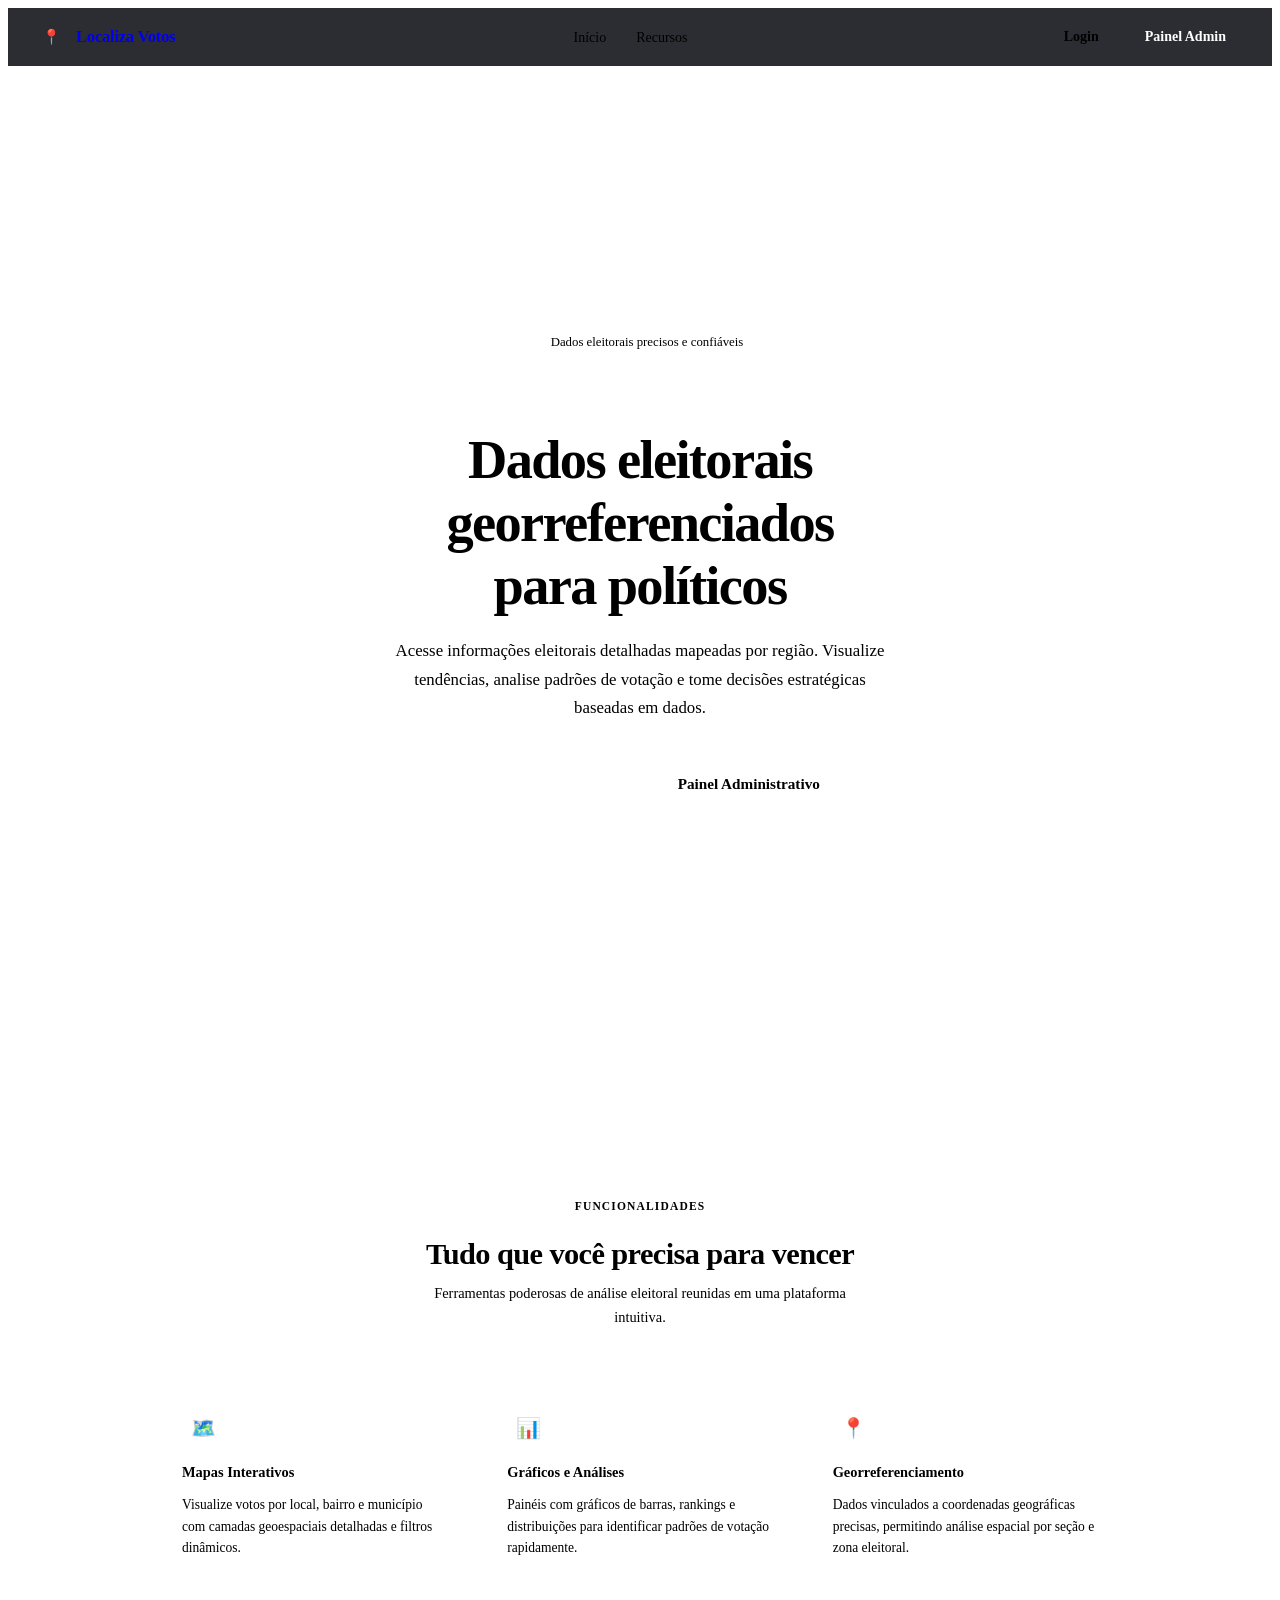
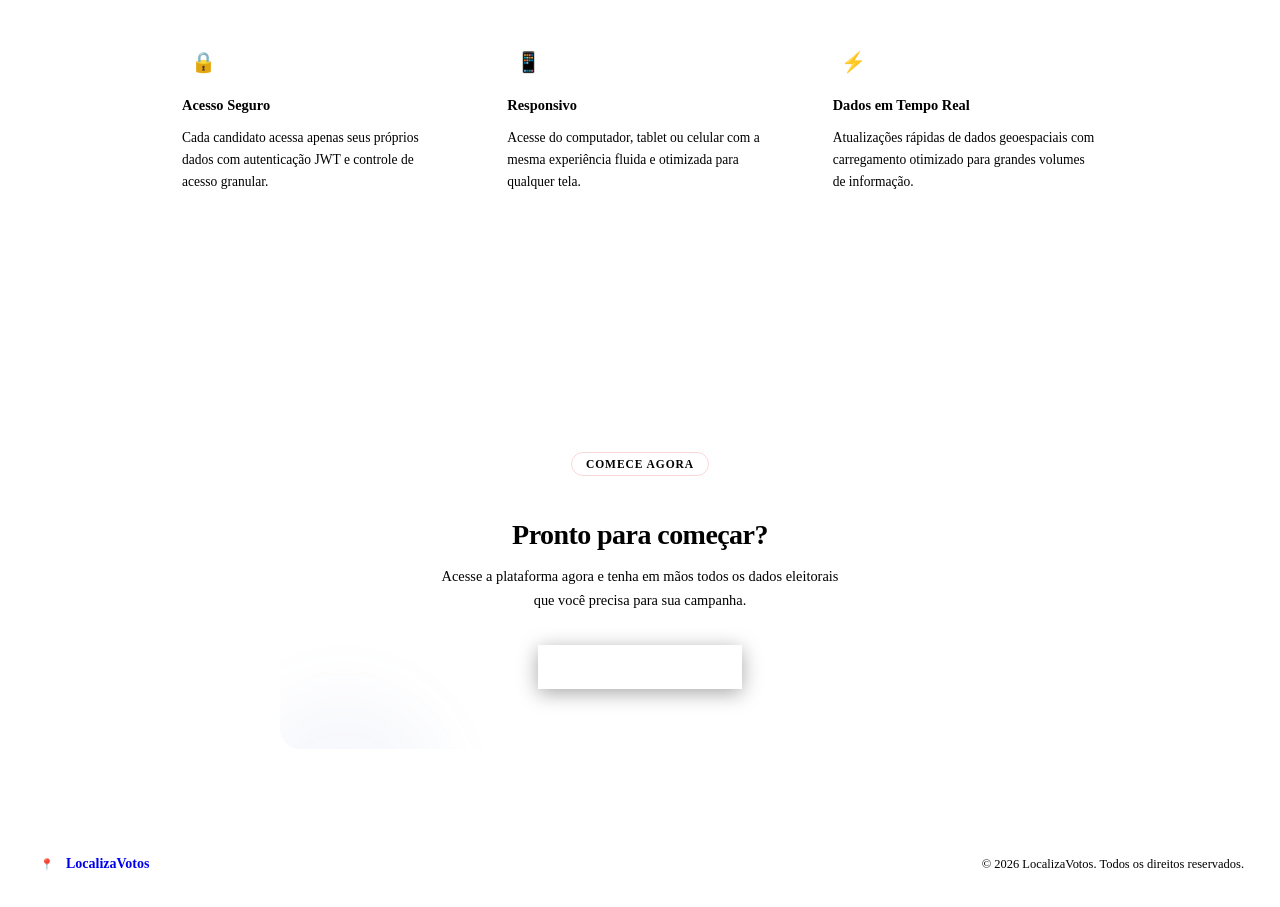
==== app/frontend/index.html @ 24e65533 "feat: landing page, painel admin e melhorias de autenticacao Made-with: Cursor" ====
<!DOCTYPE html>
<html lang="pt-BR">
<head>
  <meta charset="UTF-8">
  <meta name="viewport" content="width=device-width, initial-scale=1.0">
  <title>LocalizaVotos &mdash; Dados Eleitorais Georreferenciados</title>
  <meta name="description" content="Acesse informações eleitorais detalhadas mapeadas por região. Visualize tendências, analise padrões de votação e tome decisões estratégicas baseadas em dados.">
  <link rel="icon" href="data:image/svg+xml,<svg xmlns='http://www.w3.org/2000/svg' viewBox='0 0 100 100'><text y='.9em' font-size='90'>📍</text></svg>">
  <link rel="preconnect" href="https://fonts.googleapis.com">
  <link rel="preconnect" href="https://fonts.gstatic.com" crossorigin>
  <link href="https://fonts.googleapis.com/css2?family=Inter:wght@400;500;600;700;800&display=swap" rel="stylesheet">
  <link rel="stylesheet" href="/css/style.css">
  <style>
    html { scroll-behavior: smooth; }

    /* ── Navbar ──────────────────────────────────────────────── */
    .lp-navbar {
      position: sticky;
      top: 0;
      z-index: 100;
      background: rgba(14, 17, 23, 0.88);
      backdrop-filter: blur(14px);
      -webkit-backdrop-filter: blur(14px);
      border-bottom: 1px solid var(--border);
      padding: 0 28px;
      height: 58px;
      display: flex;
      align-items: center;
      justify-content: space-between;
      gap: 16px;
    }

    .lp-brand {
      display: flex;
      align-items: center;
      gap: 10px;
      flex-shrink: 0;
      text-decoration: none;
    }

    .lp-brand-icon {
      width: 30px;
      height: 30px;
      background: var(--accent);
      border-radius: 7px;
      display: flex;
      align-items: center;
      justify-content: center;
      font-size: 15px;
      flex-shrink: 0;
    }

    .lp-brand-text {
      font-size: 1.05rem;
      font-weight: 700;
      color: var(--text);
      letter-spacing: -0.02em;
    }

    .lp-nav-links {
      display: flex;
      align-items: center;
      gap: 2px;
      list-style: none;
    }

    .lp-nav-links a {
      font-size: 0.875rem;
      font-weight: 500;
      color: var(--text-muted);
      padding: 6px 14px;
      border-radius: 7px;
      text-decoration: none;
      transition: color var(--transition), background var(--transition);
    }

    .lp-nav-links a:hover,
    .lp-nav-links a.active {
      color: var(--text);
      background: var(--surface-2);
    }

    .lp-nav-actions {
      display: flex;
      align-items: center;
      gap: 10px;
      flex-shrink: 0;
    }

    .lp-btn {
      display: inline-flex;
      align-items: center;
      justify-content: center;
      gap: 7px;
      border-radius: var(--radius-sm);
      padding: 8px 18px;
      font-size: 0.875rem;
      font-weight: 600;
      font-family: var(--font);
      cursor: pointer;
      transition: all var(--transition);
      white-space: nowrap;
      text-decoration: none;
      border: none;
    }

    .lp-btn-ghost {
      background: transparent;
      color: var(--text-muted);
      border: 1px solid var(--border);
    }
    .lp-btn-ghost:hover { color: var(--text); border-color: var(--border-light); background: var(--surface-2); }

    .lp-btn-primary {
      background: var(--accent);
      color: #fff;
    }
    .lp-btn-primary:hover { background: var(--accent-hover); }

    .lp-btn-outline {
      background: var(--surface-2);
      color: var(--text);
      border: 1px solid var(--border);
    }
    .lp-btn-outline:hover { border-color: var(--border-light); background: var(--surface-3); }

    /* ── Hero ────────────────────────────────────────────────── */
    .lp-hero {
      min-height: calc(100vh - 58px);
      display: flex;
      align-items: center;
      justify-content: center;
      text-align: center;
      padding: 80px 24px 120px;
      background:
        radial-gradient(ellipse 70% 45% at 50% -5%, rgba(230, 57, 70, 0.09) 0%, transparent 65%),
        radial-gradient(ellipse 50% 35% at 85% 95%, rgba(100, 110, 200, 0.06) 0%, transparent 60%),
        var(--bg);
    }

    .lp-hero-inner {
      max-width: 700px;
    }

    .lp-badge {
      display: inline-flex;
      align-items: center;
      gap: 8px;
      background: var(--surface);
      border: 1px solid var(--border);
      border-radius: 99px;
      padding: 6px 16px;
      font-size: 0.8rem;
      font-weight: 500;
      color: var(--text-muted);
      margin-bottom: 28px;
      box-shadow: var(--shadow-sm);
    }

    .lp-badge-dot {
      width: 6px;
      height: 6px;
      border-radius: 50%;
      background: var(--accent);
      flex-shrink: 0;
    }

    .lp-hero-title {
      font-size: clamp(2.2rem, 5vw, 3.4rem);
      font-weight: 800;
      color: var(--text);
      line-height: 1.15;
      letter-spacing: -0.03em;
      margin-bottom: 20px;
    }

    .lp-hero-title em {
      font-style: normal;
      color: var(--accent);
    }

    .lp-hero-subtitle {
      font-size: 1.05rem;
      color: var(--text-muted);
      line-height: 1.7;
      max-width: 500px;
      margin: 0 auto 40px;
    }

    .lp-hero-actions {
      display: flex;
      align-items: center;
      justify-content: center;
      gap: 12px;
      flex-wrap: wrap;
    }

    .lp-hero-actions .lp-btn {
      padding: 12px 28px;
      font-size: 0.95rem;
    }

    /* ── Features ────────────────────────────────────────────── */
    .lp-features {
      padding: 80px 24px;
      background: var(--surface);
      border-top: 1px solid var(--border);
    }

    .lp-section-inner {
      max-width: 960px;
      margin: 0 auto;
    }

    .lp-section-label {
      font-size: 0.72rem;
      font-weight: 600;
      letter-spacing: 0.1em;
      text-transform: uppercase;
      color: var(--accent);
      text-align: center;
      margin-bottom: 10px;
    }

    .lp-section-title {
      font-size: clamp(1.4rem, 3vw, 1.9rem);
      font-weight: 700;
      color: var(--text);
      letter-spacing: -0.02em;
      text-align: center;
      margin-bottom: 10px;
    }

    .lp-section-subtitle {
      font-size: 0.9rem;
      color: var(--text-muted);
      text-align: center;
      max-width: 440px;
      margin: 0 auto 52px;
      line-height: 1.65;
    }

    .lp-grid {
      display: grid;
      grid-template-columns: repeat(3, 1fr);
      gap: 16px;
    }

    .lp-card {
      background: var(--bg);
      border: 1px solid var(--border);
      border-radius: var(--radius);
      padding: 26px 22px;
      transition: border-color var(--transition), transform var(--transition), box-shadow var(--transition);
    }

    .lp-card:hover {
      border-color: var(--border-light);
      transform: translateY(-2px);
      box-shadow: var(--shadow);
    }

    .lp-card-icon {
      width: 42px;
      height: 42px;
      background: var(--accent-muted);
      border-radius: var(--radius-sm);
      display: flex;
      align-items: center;
      justify-content: center;
      font-size: 20px;
      margin-bottom: 14px;
    }

    .lp-card-title {
      font-size: 0.9rem;
      font-weight: 600;
      color: var(--text);
      margin-bottom: 7px;
    }

    .lp-card-desc {
      font-size: 0.845rem;
      color: var(--text-muted);
      line-height: 1.6;
    }

    /* ── CTA ─────────────────────────────────────────────────── */
    .lp-cta-section {
      padding: 80px 24px;
      background: var(--bg);
      border-top: 1px solid var(--border);
      text-align: center;
    }

    .lp-cta-card {
      background: var(--surface);
      border: 1px solid var(--border);
      border-radius: 20px;
      padding: 60px 40px;
      max-width: 640px;
      margin: 0 auto;
      position: relative;
      overflow: hidden;
    }

    .lp-cta-card::before {
      content: '';
      position: absolute;
      top: -50%;
      right: -10%;
      width: 280px;
      height: 280px;
      background: var(--accent-muted);
      border-radius: 50%;
      pointer-events: none;
      filter: blur(40px);
    }

    .lp-cta-card::after {
      content: '';
      position: absolute;
      bottom: -40%;
      left: -5%;
      width: 200px;
      height: 200px;
      background: rgba(100, 110, 200, 0.05);
      border-radius: 50%;
      pointer-events: none;
      filter: blur(30px);
    }

    .lp-cta-badge {
      display: inline-block;
      background: var(--accent-muted);
      color: var(--accent);
      font-size: 0.72rem;
      font-weight: 700;
      letter-spacing: 0.08em;
      text-transform: uppercase;
      padding: 5px 14px;
      border-radius: 99px;
      margin-bottom: 20px;
      border: 1px solid rgba(230, 57, 70, 0.2);
    }

    .lp-cta-title {
      font-size: clamp(1.3rem, 3vw, 1.75rem);
      font-weight: 700;
      color: var(--text);
      letter-spacing: -0.02em;
      margin-bottom: 12px;
      position: relative;
    }

    .lp-cta-desc {
      font-size: 0.9rem;
      color: var(--text-muted);
      margin-bottom: 32px;
      line-height: 1.65;
      max-width: 400px;
      margin-left: auto;
      margin-right: auto;
      position: relative;
    }

    .lp-cta-btn {
      display: inline-flex;
      align-items: center;
      gap: 8px;
      background: var(--accent);
      color: #fff;
      font-weight: 700;
      font-size: 0.95rem;
      padding: 13px 32px;
      border-radius: var(--radius-sm);
      border: none;
      cursor: pointer;
      font-family: var(--font);
      text-decoration: none;
      transition: background var(--transition), transform var(--transition), box-shadow var(--transition);
      box-shadow: 0 4px 20px rgba(0,0,0,.35);
      position: relative;
    }

    .lp-cta-btn:hover {
      background: var(--accent-hover);
      transform: translateY(-1px);
      box-shadow: 0 6px 28px rgba(0,0,0,.4);
    }

    /* ── Footer ──────────────────────────────────────────────── */
    .lp-footer {
      background: var(--surface);
      border-top: 1px solid var(--border);
      padding: 24px 28px;
      display: flex;
      align-items: center;
      justify-content: space-between;
      gap: 16px;
      flex-wrap: wrap;
    }

    .lp-footer-brand {
      display: flex;
      align-items: center;
      gap: 8px;
      text-decoration: none;
    }

    .lp-footer-icon {
      width: 22px;
      height: 22px;
      background: var(--accent);
      border-radius: 5px;
      display: flex;
      align-items: center;
      justify-content: center;
      font-size: 11px;
    }

    .lp-footer-name {
      font-size: 0.875rem;
      font-weight: 700;
      color: var(--text);
    }

    .lp-footer-copy {
      font-size: 0.78rem;
      color: var(--text-dim);
    }

    /* ── Responsividade ──────────────────────────────────────── */
    @media (max-width: 768px) {
      .lp-grid { grid-template-columns: 1fr; }
      .lp-nav-links { display: none; }
      .lp-hero { padding: 60px 20px 80px; }
      .lp-cta-card { padding: 40px 24px; }
      .lp-footer { flex-direction: column; text-align: center; }
    }

    @media (max-width: 480px) {
      .lp-nav-actions .lp-btn-ghost { display: none; }
      .lp-hero-actions { flex-direction: column; align-items: stretch; }
      .lp-hero-actions .lp-btn { justify-content: center; }
    }
  </style>
</head>
<body>

  <!-- ── Navbar ──────────────────────────────────────────────────────── -->
  <nav class="lp-navbar">
    <a href="/" class="lp-brand">
      <div class="lp-brand-icon">📍</div>
      <span class="lp-brand-text">Localiza Votos</span>
    </a>

    <ul class="lp-nav-links">
      <li><a href="/" class="active">Início</a></li>
      <li><a href="#recursos">Recursos</a></li>
    </ul>

    <div class="lp-nav-actions">
      <a href="/login.html" class="lp-btn lp-btn-ghost">Login</a>
      <a href="/admin.html" class="lp-btn lp-btn-primary" id="painelBtn">Painel Admin</a>
    </div>
  </nav>

  <!-- ── Hero ────────────────────────────────────────────────────────── -->
  <section class="lp-hero">
    <div class="lp-hero-inner">
      <div class="lp-badge">
        <span class="lp-badge-dot"></span>
        Dados eleitorais precisos e confiáveis
      </div>

      <h1 class="lp-hero-title">
        Dados eleitorais<br>
        <em>georreferenciados</em><br>
        para políticos
      </h1>

      <p class="lp-hero-subtitle">
        Acesse informações eleitorais detalhadas mapeadas por região.
        Visualize tendências, analise padrões de votação e tome decisões
        estratégicas baseadas em dados.
      </p>

      <div class="lp-hero-actions">
        <a href="/login.html" class="lp-btn lp-btn-primary" id="heroMainBtn">
          Acessar Plataforma
          <svg width="15" height="15" viewBox="0 0 24 24" fill="none" stroke="currentColor" stroke-width="2.5" stroke-linecap="round" stroke-linejoin="round"><path d="M5 12h14M12 5l7 7-7 7"/></svg>
        </a>
        <a href="/admin.html" class="lp-btn lp-btn-outline">
          Painel Administrativo
        </a>
      </div>
    </div>
  </section>

  <!-- ── Recursos ─────────────────────────────────────────────────────── -->
  <section class="lp-features" id="recursos">
    <div class="lp-section-inner">
      <p class="lp-section-label">Funcionalidades</p>
      <h2 class="lp-section-title">Tudo que você precisa para vencer</h2>
      <p class="lp-section-subtitle">
        Ferramentas poderosas de análise eleitoral reunidas em uma plataforma intuitiva.
      </p>

      <div class="lp-grid">
        <div class="lp-card">
          <div class="lp-card-icon">🗺️</div>
          <h3 class="lp-card-title">Mapas Interativos</h3>
          <p class="lp-card-desc">Visualize votos por local, bairro e município com camadas geoespaciais detalhadas e filtros dinâmicos.</p>
        </div>

        <div class="lp-card">
          <div class="lp-card-icon">📊</div>
          <h3 class="lp-card-title">Gráficos e Análises</h3>
          <p class="lp-card-desc">Painéis com gráficos de barras, rankings e distribuições para identificar padrões de votação rapidamente.</p>
        </div>

        <div class="lp-card">
          <div class="lp-card-icon">📍</div>
          <h3 class="lp-card-title">Georreferenciamento</h3>
          <p class="lp-card-desc">Dados vinculados a coordenadas geográficas precisas, permitindo análise espacial por seção e zona eleitoral.</p>
        </div>

        <div class="lp-card">
          <div class="lp-card-icon">🔒</div>
          <h3 class="lp-card-title">Acesso Seguro</h3>
          <p class="lp-card-desc">Cada candidato acessa apenas seus próprios dados com autenticação JWT e controle de acesso granular.</p>
        </div>

        <div class="lp-card">
          <div class="lp-card-icon">📱</div>
          <h3 class="lp-card-title">Responsivo</h3>
          <p class="lp-card-desc">Acesse do computador, tablet ou celular com a mesma experiência fluida e otimizada para qualquer tela.</p>
        </div>

        <div class="lp-card">
          <div class="lp-card-icon">⚡</div>
          <h3 class="lp-card-title">Dados em Tempo Real</h3>
          <p class="lp-card-desc">Atualizações rápidas de dados geoespaciais com carregamento otimizado para grandes volumes de informação.</p>
        </div>
      </div>
    </div>
  </section>

  <!-- ── CTA ────────────────────────────────────────────────────────── -->
  <section class="lp-cta-section">
    <div class="lp-cta-card">
      <span class="lp-cta-badge">Comece agora</span>
      <h2 class="lp-cta-title">Pronto para começar?</h2>
      <p class="lp-cta-desc">
        Acesse a plataforma agora e tenha em mãos todos os dados eleitorais
        que você precisa para sua campanha.
      </p>
      <a href="/login.html" class="lp-cta-btn" id="ctaBtn">
        Entrar no sistema
        <svg width="15" height="15" viewBox="0 0 24 24" fill="none" stroke="currentColor" stroke-width="2.5" stroke-linecap="round" stroke-linejoin="round"><path d="M5 12h14M12 5l7 7-7 7"/></svg>
      </a>
    </div>
  </section>

  <!-- ── Footer ────────────────────────────────────────────────────── -->
  <footer class="lp-footer">
    <a href="/" class="lp-footer-brand">
      <div class="lp-footer-icon">📍</div>
      <span class="lp-footer-name">LocalizaVotos</span>
    </a>
    <span class="lp-footer-copy">© 2026 LocalizaVotos. Todos os direitos reservados.</span>
  </footer>

  <script src="/js/theme.js"></script>
  <script>
    (function () {
      const token = localStorage.getItem('lv_token');
      const role  = localStorage.getItem('lv_role');
      if (token) {
        const dest = role === 'admin' ? '/admin.html' : '/dashboard.html';
        const label = 'Ir para o Painel';
        const heroBtn   = document.getElementById('heroMainBtn');
        const painelBtn = document.getElementById('painelBtn');
        const ctaBtn    = document.getElementById('ctaBtn');
        if (heroBtn)   { heroBtn.textContent   = label; heroBtn.href   = dest; }
        if (painelBtn) { painelBtn.textContent = label; painelBtn.href = dest; }
        if (ctaBtn)    { ctaBtn.textContent    = label; ctaBtn.href    = dest; }
      }
    })();
  </script>

</body>
</html>
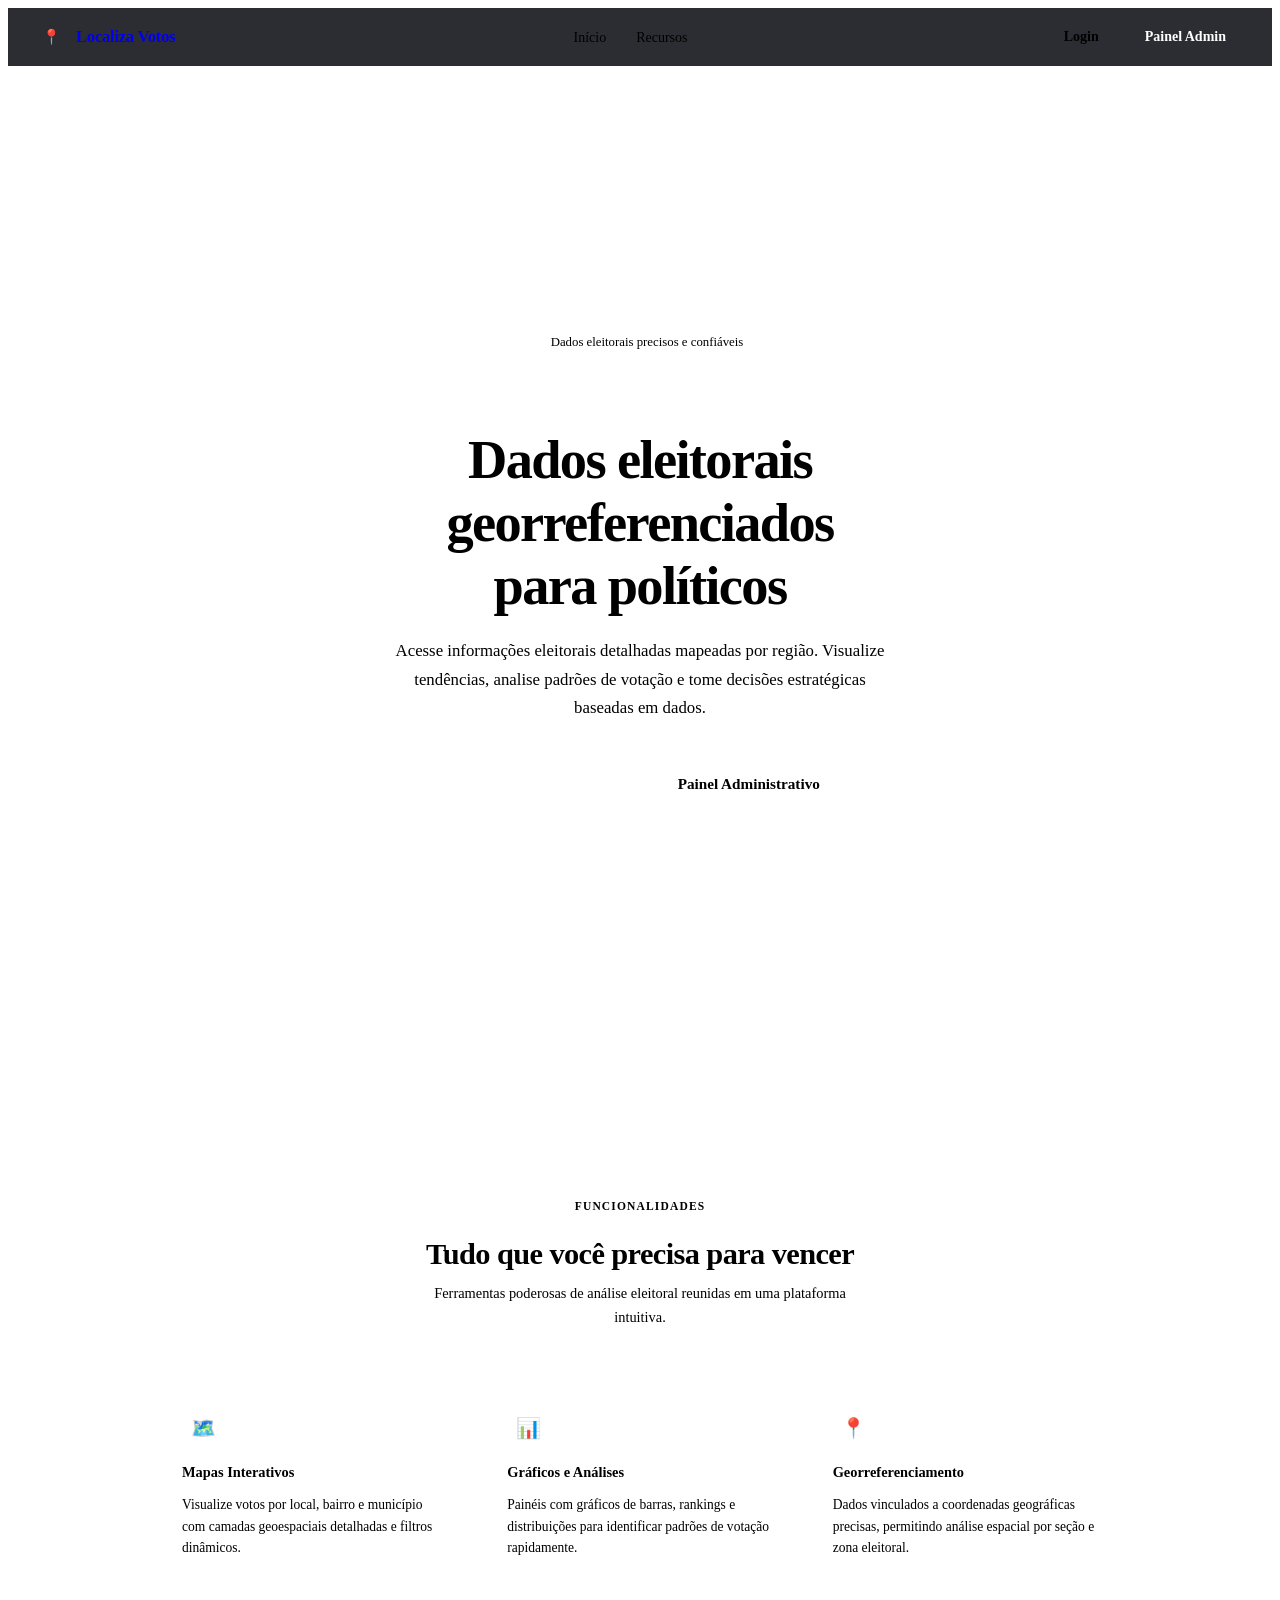
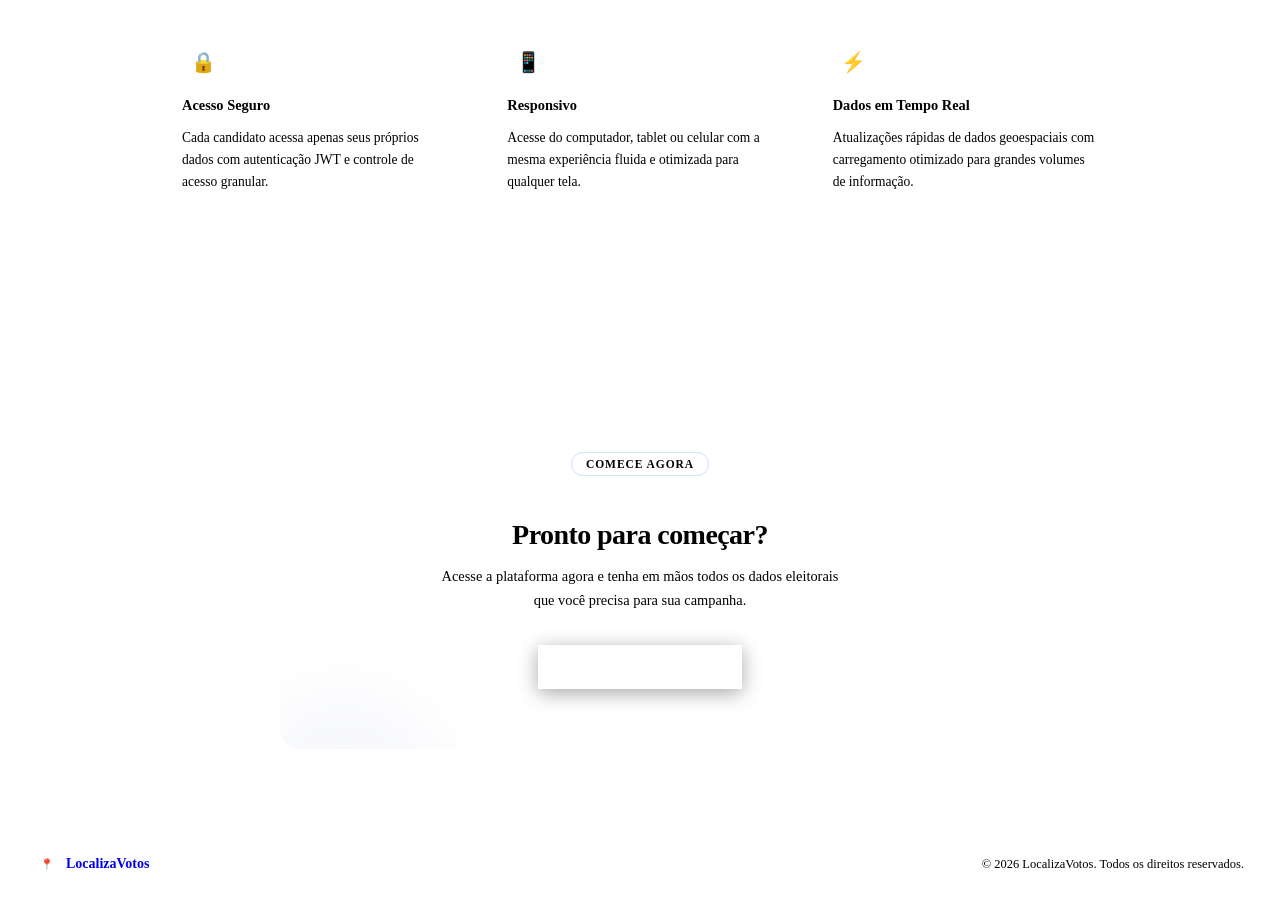
==== commit 5c4cd4bd: "Tema azul por padrao; ajustes frontend, Streamlit e backend" ====
--- a/app/frontend/index.html
+++ b/app/frontend/index.html
@@ -133,7 +133,7 @@
       text-align: center;
       padding: 80px 24px 120px;
       background:
-        radial-gradient(ellipse 70% 45% at 50% -5%, rgba(230, 57, 70, 0.09) 0%, transparent 65%),
+        radial-gradient(ellipse 70% 45% at 50% -5%, rgba(59, 130, 246, 0.1) 0%, transparent 65%),
         radial-gradient(ellipse 50% 35% at 85% 95%, rgba(100, 110, 200, 0.06) 0%, transparent 60%),
         var(--bg);
     }
@@ -341,7 +341,7 @@
       padding: 5px 14px;
       border-radius: 99px;
       margin-bottom: 20px;
-      border: 1px solid rgba(230, 57, 70, 0.2);
+      border: 1px solid rgba(59, 130, 246, 0.25);
     }
 
     .lp-cta-title {
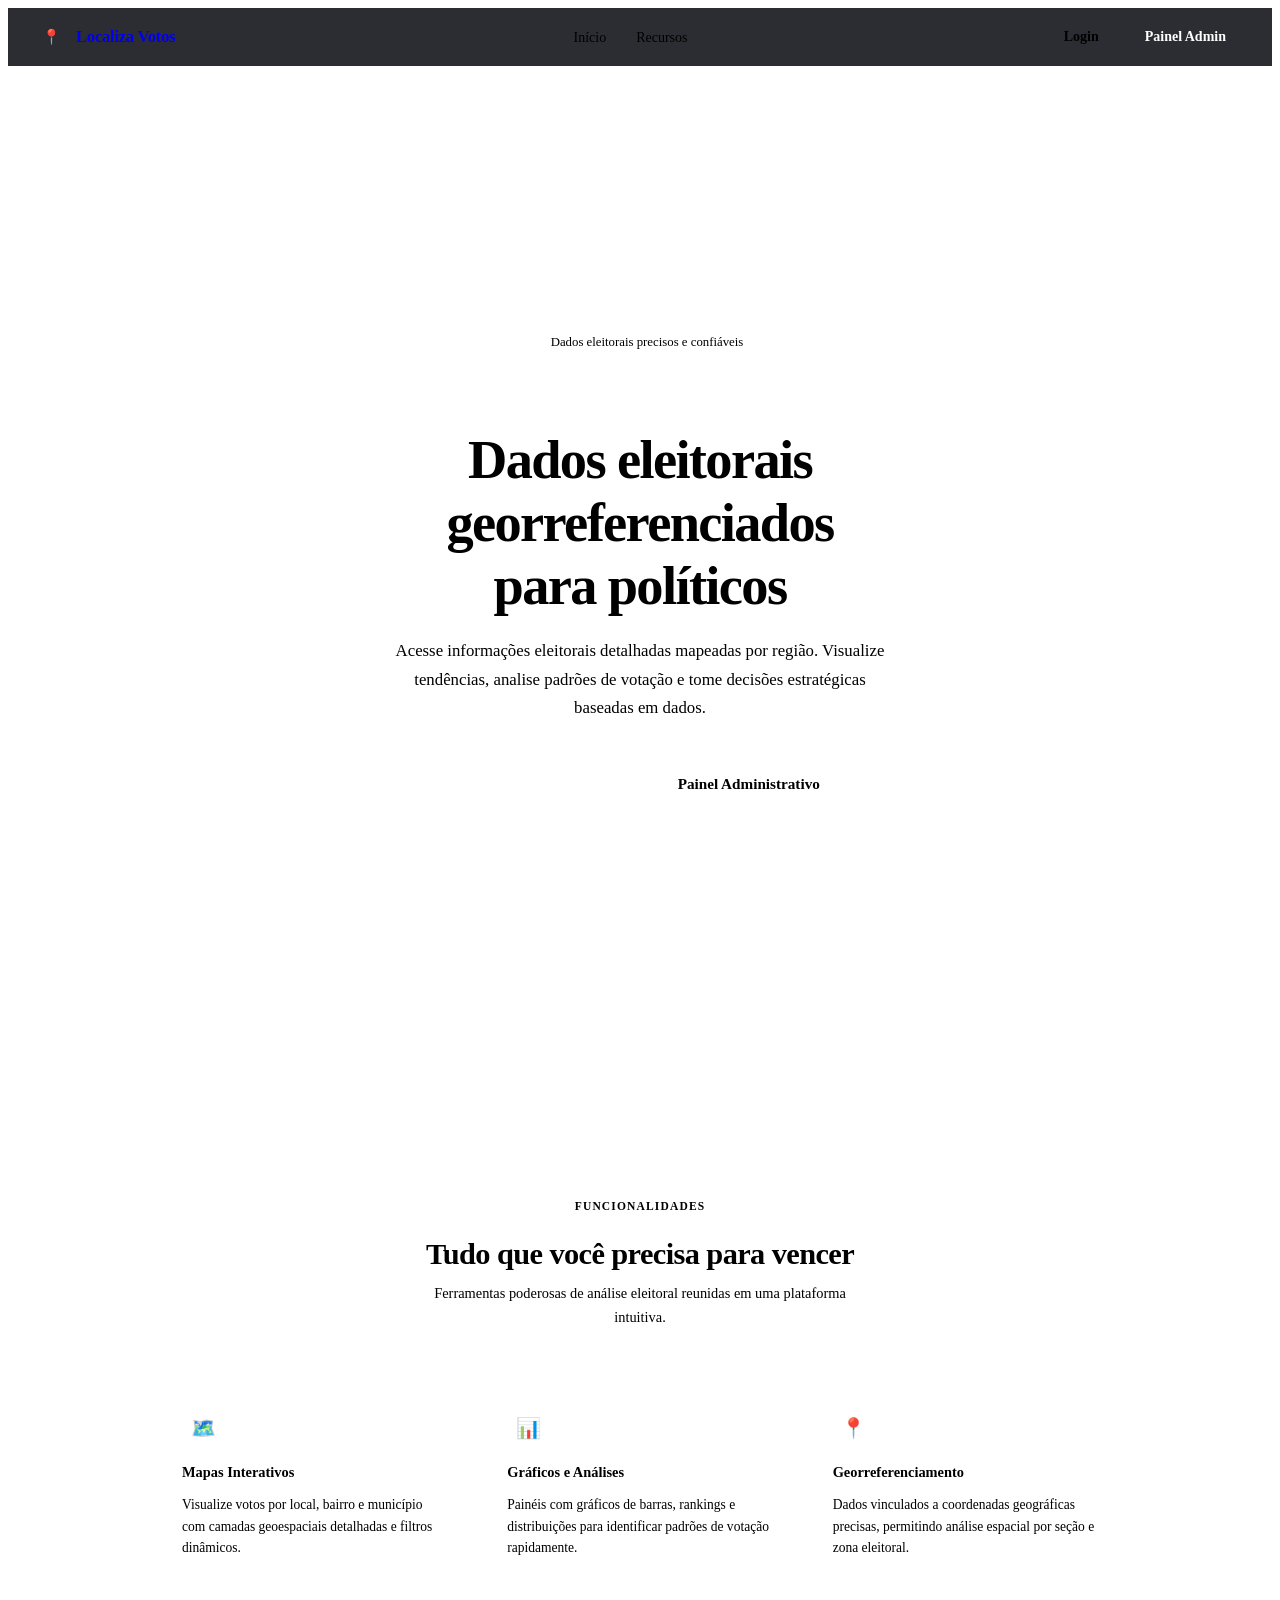
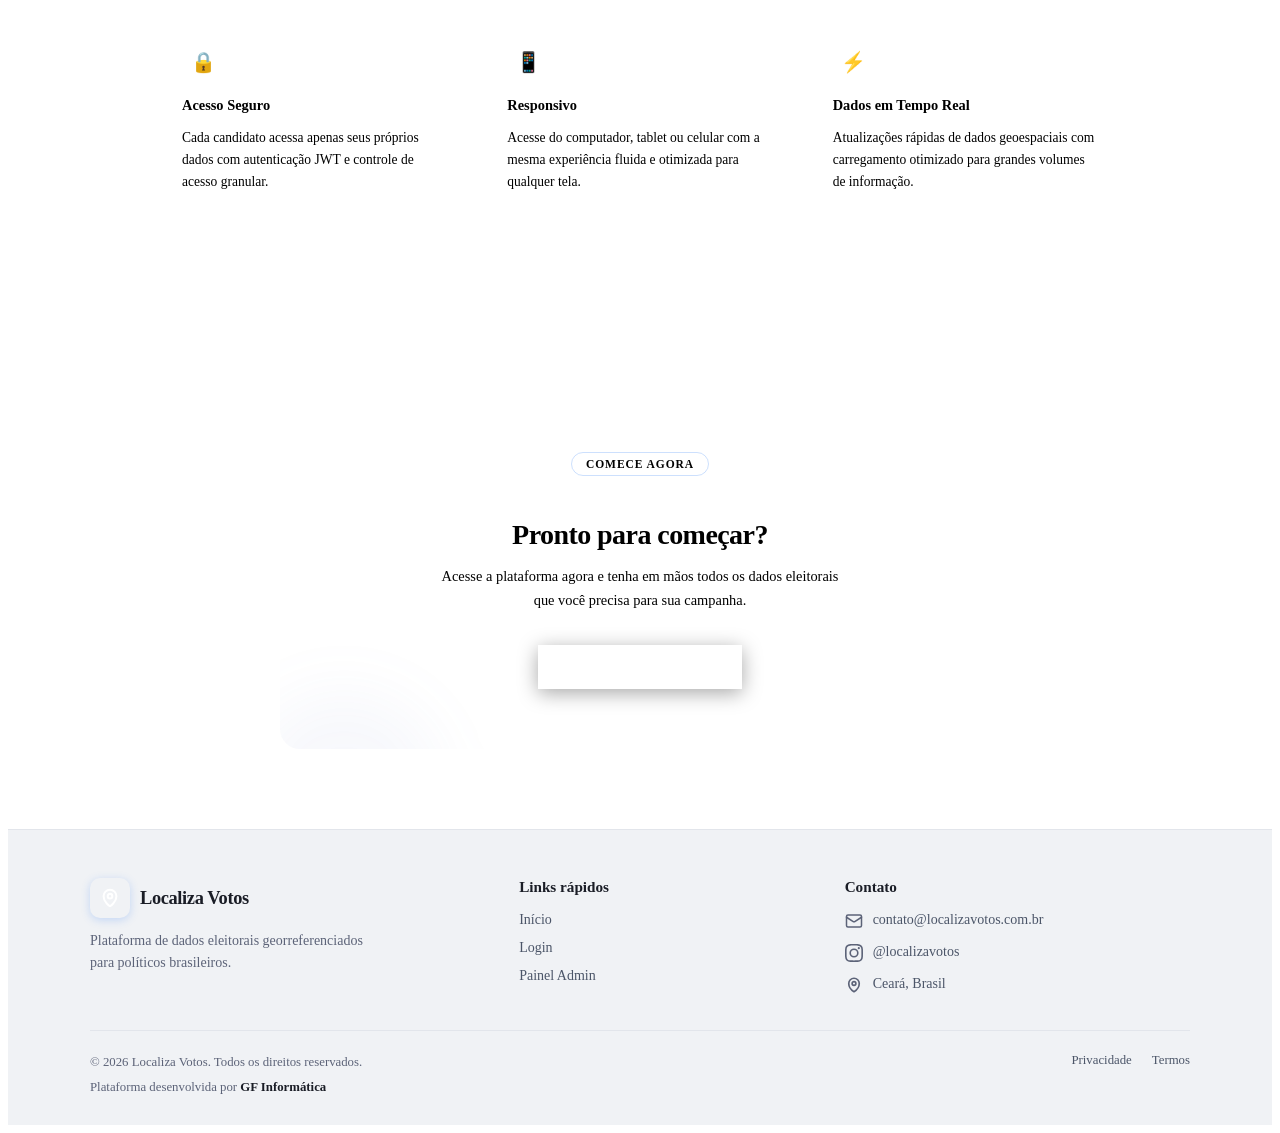
==== commit 79e1d319: "Landing: rodape em tres colunas, tema claro e credito GF Informatica" ====
--- a/app/frontend/index.html
+++ b/app/frontend/index.html
@@ -389,45 +389,180 @@
       box-shadow: 0 6px 28px rgba(0,0,0,.4);
     }
 
-    /* ── Footer ──────────────────────────────────────────────── */
+    /* ── Footer (tema claro, layout em colunas) ───────────────── */
     .lp-footer {
-      background: var(--surface);
-      border-top: 1px solid var(--border);
-      padding: 24px 28px;
-      display: flex;
-      align-items: center;
-      justify-content: space-between;
-      gap: 16px;
-      flex-wrap: wrap;
-    }
-
-    .lp-footer-brand {
-      display: flex;
-      align-items: center;
-      gap: 8px;
-      text-decoration: none;
-    }
-
-    .lp-footer-icon {
+      --lp-ft-bg: #f0f2f5;
+      --lp-ft-border: #e2e5eb;
+      --lp-ft-text: #1a1d26;
+      --lp-ft-muted: #5c6378;
+      --lp-ft-link: #4b5568;
+      background: var(--lp-ft-bg);
+      border-top: 1px solid var(--lp-ft-border);
+      color: var(--lp-ft-text);
+      padding: 48px 28px 0;
+      font-family: var(--font);
+    }
+
+    .lp-footer-inner {
+      max-width: 1100px;
+      margin: 0 auto;
+    }
+
+    .lp-footer-grid {
+      display: grid;
+      grid-template-columns: 1.15fr 0.85fr 1fr;
+      gap: 40px 32px;
+      padding-bottom: 36px;
+    }
+
+    .lp-footer-brand-row {
+      display: inline-flex;
+      align-items: center;
+      gap: 10px;
+      text-decoration: none;
+      margin-bottom: 12px;
+    }
+
+    .lp-footer-logo-box {
+      width: 40px;
+      height: 40px;
+      background: var(--accent);
+      border-radius: 10px;
+      display: flex;
+      align-items: center;
+      justify-content: center;
+      flex-shrink: 0;
+      box-shadow: 0 2px 8px rgba(59, 130, 246, 0.25);
+    }
+
+    .lp-footer-logo-box svg {
       width: 22px;
       height: 22px;
-      background: var(--accent);
-      border-radius: 5px;
-      display: flex;
-      align-items: center;
-      justify-content: center;
-      font-size: 11px;
-    }
-
-    .lp-footer-name {
+      color: #fff;
+    }
+
+    .lp-footer-title {
+      font-size: 1.15rem;
+      font-weight: 800;
+      color: var(--lp-ft-text);
+      letter-spacing: -0.02em;
+    }
+
+    .lp-footer-tagline {
       font-size: 0.875rem;
+      line-height: 1.55;
+      color: var(--lp-ft-muted);
+      max-width: 300px;
+      margin: 0;
+    }
+
+    .lp-footer-heading {
+      font-size: 0.95rem;
       font-weight: 700;
-      color: var(--text);
-    }
-
-    .lp-footer-copy {
-      font-size: 0.78rem;
-      color: var(--text-dim);
+      color: var(--lp-ft-text);
+      margin: 0 0 14px;
+    }
+
+    .lp-footer-links {
+      list-style: none;
+      margin: 0;
+      padding: 0;
+      display: flex;
+      flex-direction: column;
+      gap: 10px;
+    }
+
+    .lp-footer-links a {
+      color: var(--lp-ft-link);
+      font-size: 0.875rem;
+      font-weight: 500;
+      text-decoration: none;
+      transition: color 0.15s ease;
+    }
+
+    .lp-footer-links a:hover {
+      color: var(--accent);
+      text-decoration: none;
+    }
+
+    .lp-footer-contact {
+      list-style: none;
+      margin: 0;
+      padding: 0;
+      display: flex;
+      flex-direction: column;
+      gap: 12px;
+    }
+
+    .lp-footer-contact li {
+      display: flex;
+      align-items: flex-start;
+      gap: 10px;
+      font-size: 0.875rem;
+      color: var(--lp-ft-link);
+      line-height: 1.4;
+    }
+
+    .lp-footer-contact a {
+      color: var(--lp-ft-link);
+      text-decoration: none;
+    }
+
+    .lp-footer-contact a:hover {
+      color: var(--accent);
+    }
+
+    .lp-footer-contact-icon {
+      flex-shrink: 0;
+      width: 18px;
+      height: 18px;
+      margin-top: 2px;
+      color: var(--lp-ft-muted);
+    }
+
+    .lp-footer-bar {
+      display: flex;
+      align-items: flex-start;
+      justify-content: space-between;
+      gap: 24px;
+      flex-wrap: wrap;
+      padding: 22px 0 28px;
+      border-top: 1px solid var(--lp-ft-border);
+    }
+
+    .lp-footer-bar-left {
+      display: flex;
+      flex-direction: column;
+      gap: 6px;
+    }
+
+    .lp-footer-bar-left p {
+      margin: 0;
+      font-size: 0.8rem;
+      color: var(--lp-ft-muted);
+      line-height: 1.5;
+    }
+
+    .lp-footer-bar-left strong {
+      color: var(--lp-ft-text);
+      font-weight: 700;
+    }
+
+    .lp-footer-bar-right {
+      display: flex;
+      align-items: center;
+      gap: 20px;
+    }
+
+    .lp-footer-bar-right a {
+      font-size: 0.8rem;
+      font-weight: 500;
+      color: var(--lp-ft-link);
+      text-decoration: none;
+    }
+
+    .lp-footer-bar-right a:hover {
+      color: var(--accent);
     }
 
     /* ── Responsividade ──────────────────────────────────────── */
@@ -436,7 +571,15 @@
       .lp-nav-links { display: none; }
       .lp-hero { padding: 60px 20px 80px; }
       .lp-cta-card { padding: 40px 24px; }
-      .lp-footer { flex-direction: column; text-align: center; }
+      .lp-footer-grid {
+        grid-template-columns: 1fr;
+        text-align: left;
+      }
+      .lp-footer-tagline { max-width: none; }
+      .lp-footer-bar {
+        flex-direction: column;
+        align-items: flex-start;
+      }
     }
 
     @media (max-width: 480px) {
@@ -565,11 +708,54 @@
 
   <!-- ── Footer ────────────────────────────────────────────────────── -->
   <footer class="lp-footer">
-    <a href="/" class="lp-footer-brand">
-      <div class="lp-footer-icon">📍</div>
-      <span class="lp-footer-name">LocalizaVotos</span>
-    </a>
-    <span class="lp-footer-copy">© 2026 LocalizaVotos. Todos os direitos reservados.</span>
+    <div class="lp-footer-inner">
+      <div class="lp-footer-grid">
+        <div class="lp-footer-col">
+          <a href="/" class="lp-footer-brand-row">
+            <div class="lp-footer-logo-box" aria-hidden="true">
+              <svg viewBox="0 0 24 24" fill="none" stroke="currentColor" stroke-width="2.2" stroke-linecap="round" stroke-linejoin="round"><path d="M12 21s-7-4.35-7-11a7 7 0 1 1 14 0c0 6.65-7 11-7 11z"/><circle cx="12" cy="10" r="2.5"/></svg>
+            </div>
+            <span class="lp-footer-title">Localiza Votos</span>
+          </a>
+          <p class="lp-footer-tagline">Plataforma de dados eleitorais georreferenciados para políticos brasileiros.</p>
+        </div>
+        <div class="lp-footer-col">
+          <h3 class="lp-footer-heading">Links rápidos</h3>
+          <ul class="lp-footer-links">
+            <li><a href="/">Início</a></li>
+            <li><a href="/login.html">Login</a></li>
+            <li><a href="/admin.html">Painel Admin</a></li>
+          </ul>
+        </div>
+        <div class="lp-footer-col">
+          <h3 class="lp-footer-heading">Contato</h3>
+          <ul class="lp-footer-contact">
+            <li>
+              <svg class="lp-footer-contact-icon" viewBox="0 0 24 24" fill="none" stroke="currentColor" stroke-width="2" stroke-linecap="round" stroke-linejoin="round" aria-hidden="true"><rect x="2" y="4" width="20" height="16" rx="2"/><path d="m22 7-8.97 5.7a1.94 1.94 0 0 1-2.06 0L2 7"/></svg>
+              <a href="mailto:contato@localizavotos.com.br">contato@localizavotos.com.br</a>
+            </li>
+            <li>
+              <svg class="lp-footer-contact-icon" viewBox="0 0 24 24" fill="currentColor" aria-hidden="true"><path d="M12 2.16c3.2 0 3.58.01 4.85.07 3.25.15 4.77 1.69 4.92 4.92.06 1.27.07 1.65.07 4.85s-.01 3.58-.07 4.85c-.15 3.23-1.66 4.77-4.92 4.92-1.27.06-1.64.07-4.85.07s-3.58-.01-4.85-.07c-3.26-.15-4.77-1.7-4.92-4.92-.06-1.27-.07-1.65-.07-4.85s.01-3.58.07-4.85c.15-3.23 1.67-4.77 4.92-4.92 1.27-.06 1.65-.07 4.85-.07zM12 0C8.74 0 8.33.01 7.05.07 2.7.27.27 2.69.07 7.05.01 8.33 0 8.74 0 12s.01 3.67.07 4.95c.2 4.36 2.62 6.78 6.98 6.98 1.28.06 1.69.07 4.95.07s3.67-.01 4.95-.07c4.35-.2 6.78-2.62 6.98-6.98.06-1.28.07-1.69.07-4.95s-.01-3.67-.07-4.95c-.2-4.35-2.63-6.78-6.98-6.98C15.67.01 15.26 0 12 0zm0 5.84a6.16 6.16 0 1 0 0 12.32 6.16 6.16 0 0 0 0-12.32zM12 16a4 4 0 1 1 0-8 4 4 0 0 1 0 8zm6.41-11.85a1.44 1.44 0 1 0 0 2.88 1.44 1.44 0 0 0 0-2.88z"/></svg>
+              <a href="https://instagram.com/localizavotos" target="_blank" rel="noopener noreferrer">@localizavotos</a>
+            </li>
+            <li>
+              <svg class="lp-footer-contact-icon" viewBox="0 0 24 24" fill="none" stroke="currentColor" stroke-width="2.2" stroke-linecap="round" stroke-linejoin="round" aria-hidden="true"><path d="M12 21s-7-4.35-7-11a7 7 0 1 1 14 0c0 6.65-7 11-7 11z"/><circle cx="12" cy="10" r="2.5"/></svg>
+              <span>Ceará, Brasil</span>
+            </li>
+          </ul>
+        </div>
+      </div>
+      <div class="lp-footer-bar">
+        <div class="lp-footer-bar-left">
+          <p>© 2026 Localiza Votos. Todos os direitos reservados.</p>
+          <p>Plataforma desenvolvida por <strong>GF Informática</strong></p>
+        </div>
+        <div class="lp-footer-bar-right">
+          <a href="#">Privacidade</a>
+          <a href="#">Termos</a>
+        </div>
+      </div>
+    </div>
   </footer>
 
   <script src="/js/theme.js"></script>
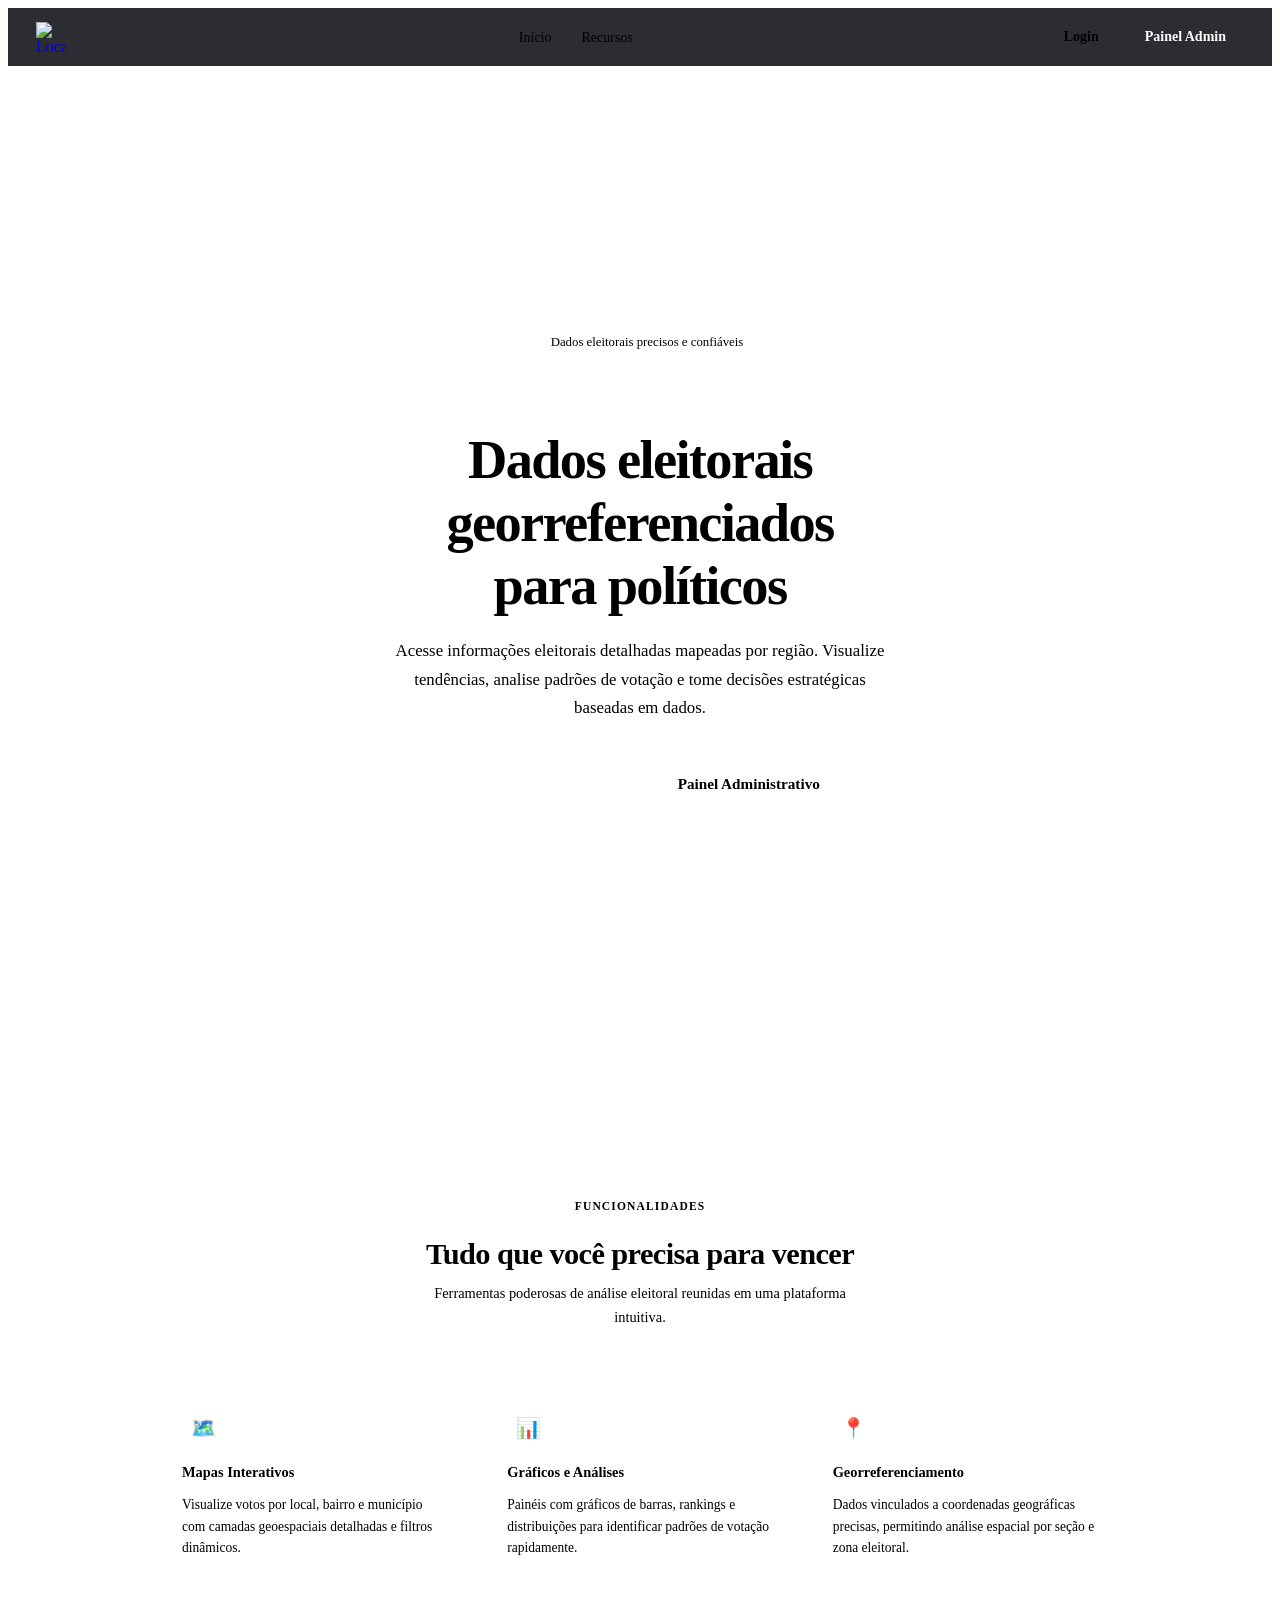
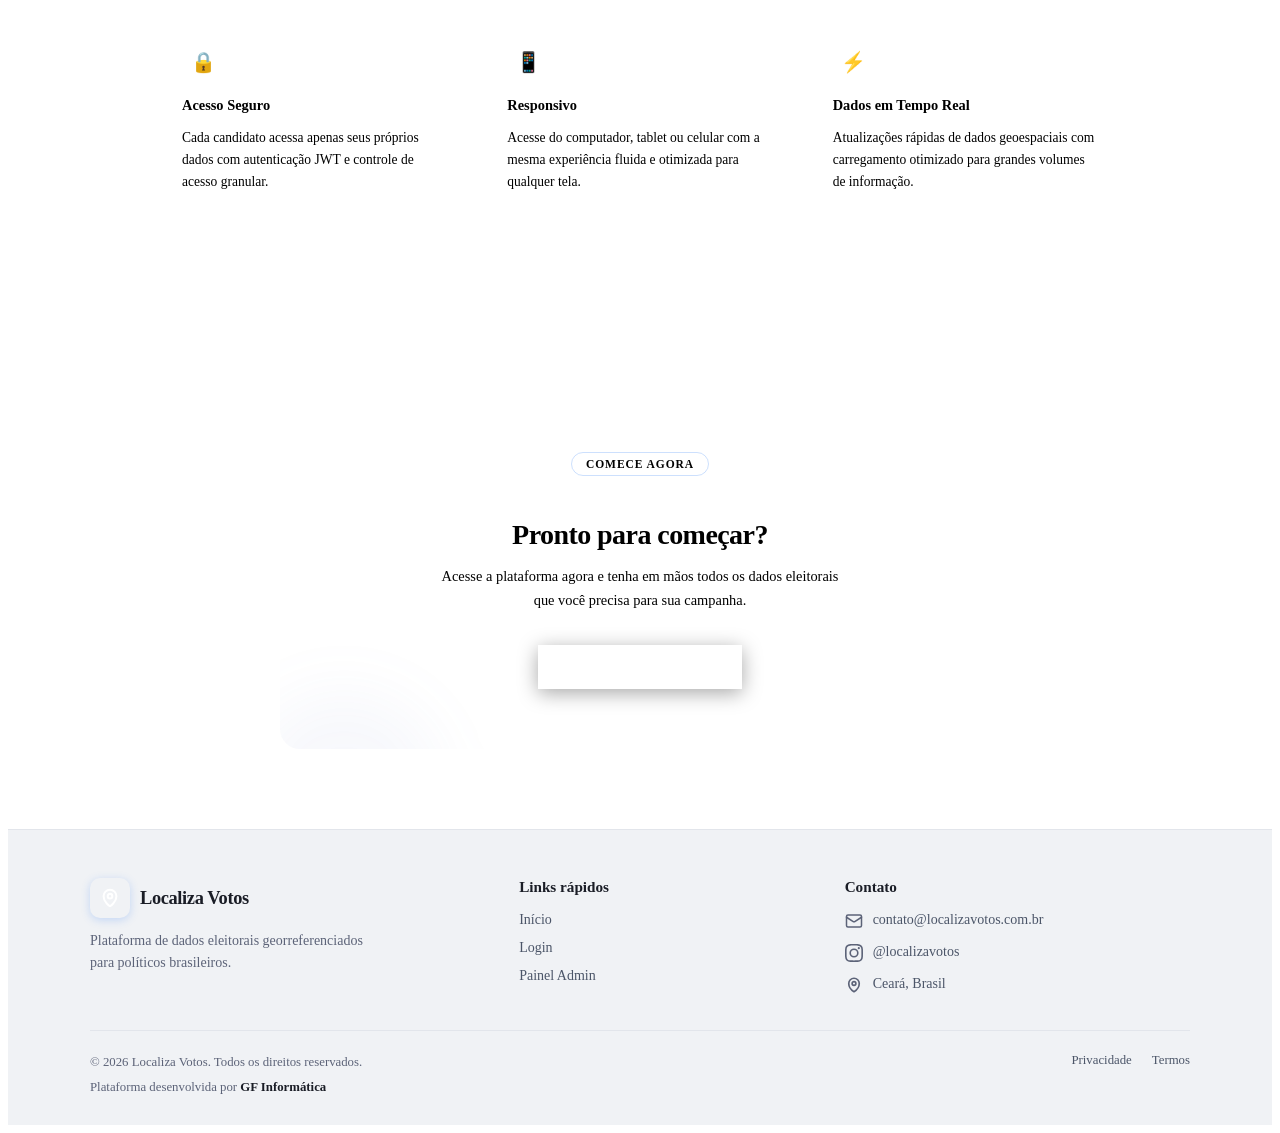
==== commit 54d80823: "Frontend: logo Hostinger na navbar e telas de autenticacao" ====
--- a/app/frontend/index.html
+++ b/app/frontend/index.html
@@ -36,25 +36,6 @@
       gap: 10px;
       flex-shrink: 0;
       text-decoration: none;
-    }
-
-    .lp-brand-icon {
-      width: 30px;
-      height: 30px;
-      background: var(--accent);
-      border-radius: 7px;
-      display: flex;
-      align-items: center;
-      justify-content: center;
-      font-size: 15px;
-      flex-shrink: 0;
-    }
-
-    .lp-brand-text {
-      font-size: 1.05rem;
-      font-weight: 700;
-      color: var(--text);
-      letter-spacing: -0.02em;
     }
 
     .lp-nav-links {
@@ -593,9 +574,16 @@
 
   <!-- ── Navbar ──────────────────────────────────────────────────────── -->
   <nav class="lp-navbar">
-    <a href="/" class="lp-brand">
-      <div class="lp-brand-icon">📍</div>
-      <span class="lp-brand-text">Localiza Votos</span>
+    <a href="/" class="lp-brand" title="Localiza Votos">
+      <img
+        class="lv-brand-logo lv-brand-logo--nav"
+        src="https://horizons-cdn.hostinger.com/4ad642f6-9e8a-4f55-a2f3-602507bdf4d1/3fd8bf3d6dc1507af72425d277be9015.jpg"
+        alt="Localiza Votos"
+        width="30"
+        height="30"
+        decoding="async"
+        fetchpriority="high"
+      />
     </a>
 
     <ul class="lp-nav-links">
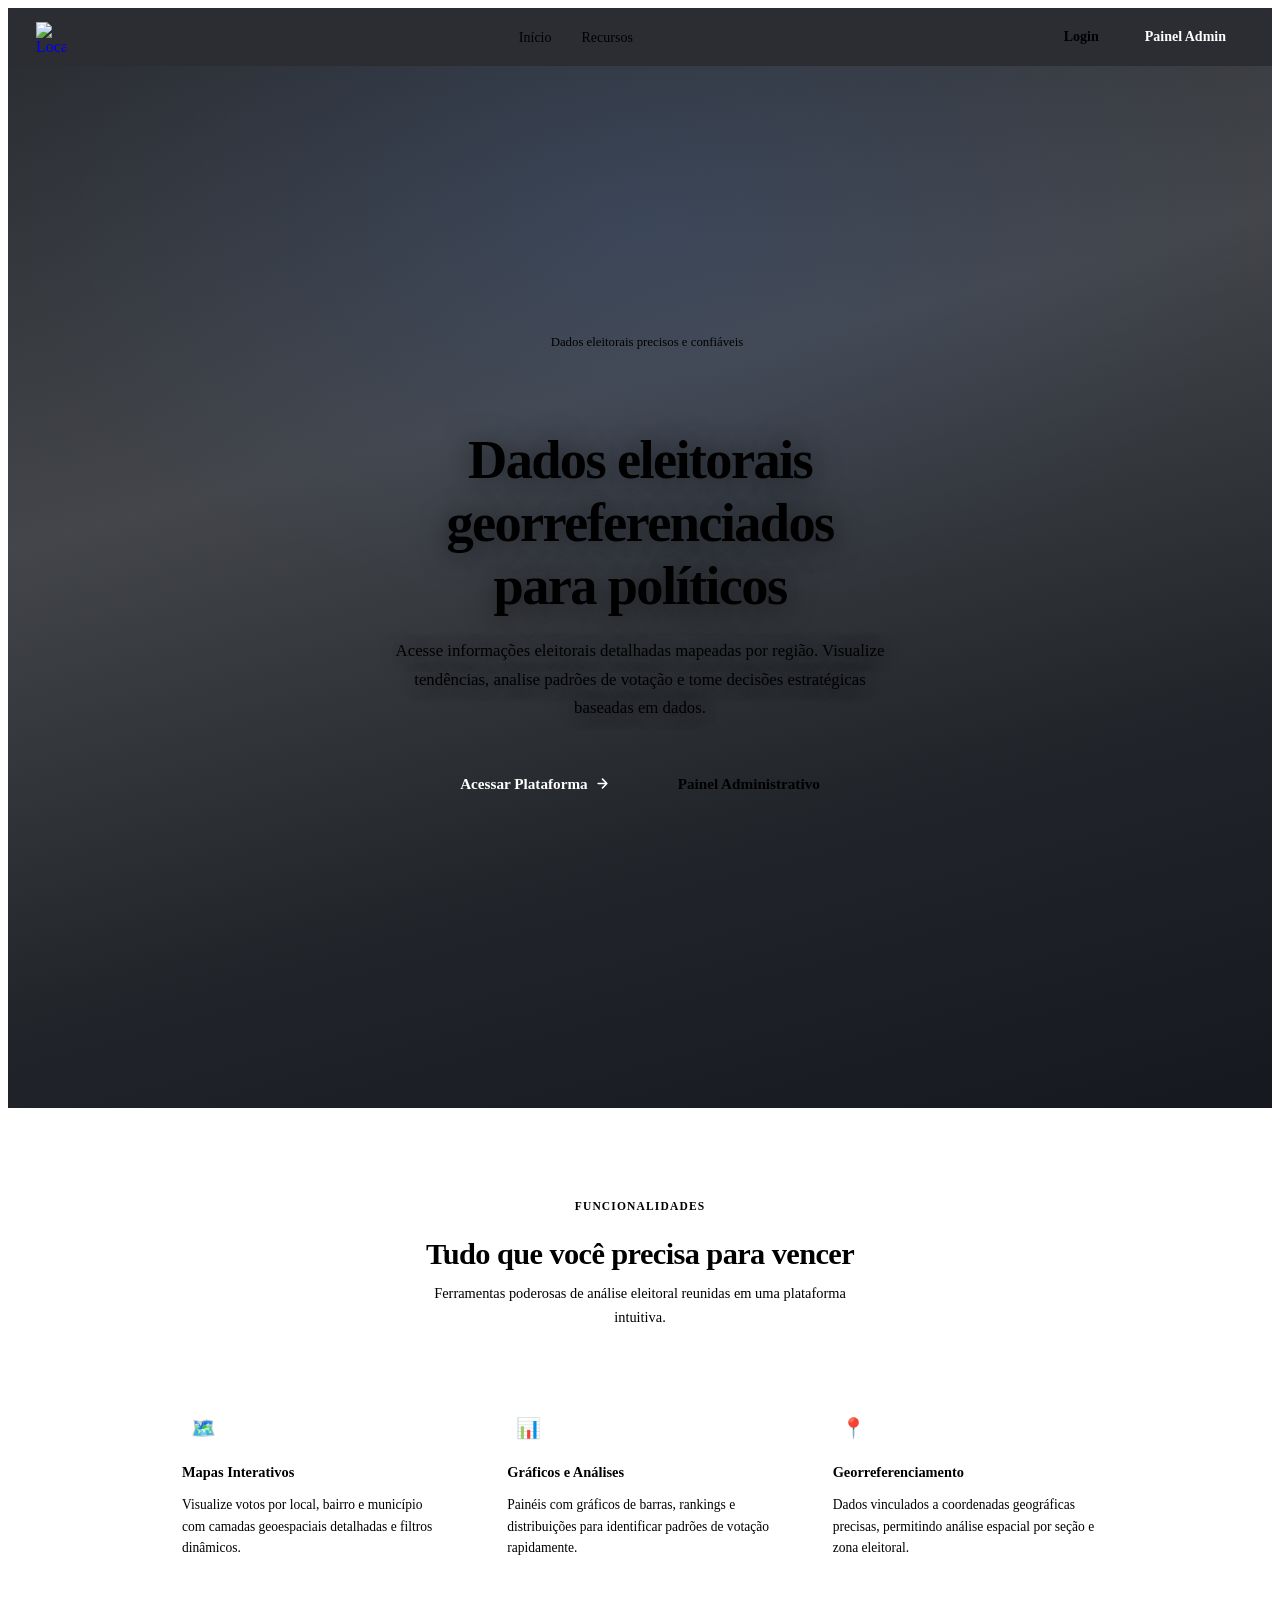
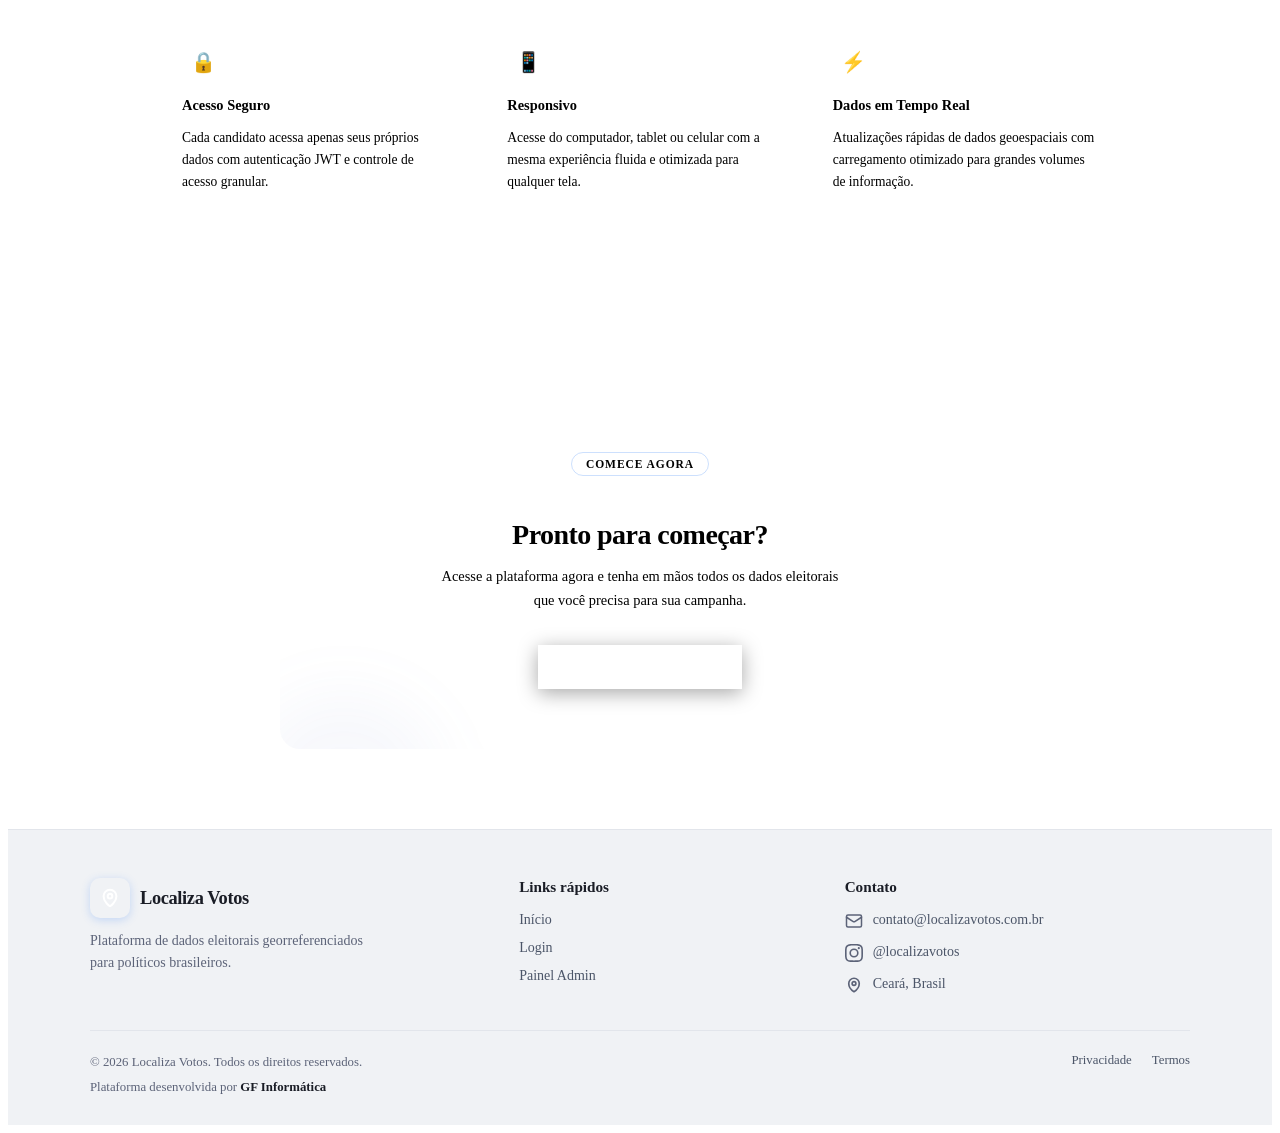
==== commit ef20edf2: "Landing: imagem de fundo tematica (mapa) na secao hero" ====
--- a/app/frontend/index.html
+++ b/app/frontend/index.html
@@ -8,6 +8,7 @@
   <link rel="icon" href="data:image/svg+xml,<svg xmlns='http://www.w3.org/2000/svg' viewBox='0 0 100 100'><text y='.9em' font-size='90'>📍</text></svg>">
   <link rel="preconnect" href="https://fonts.googleapis.com">
   <link rel="preconnect" href="https://fonts.gstatic.com" crossorigin>
+  <link rel="preconnect" href="https://images.unsplash.com" crossorigin>
   <link href="https://fonts.googleapis.com/css2?family=Inter:wght@400;500;600;700;800&display=swap" rel="stylesheet">
   <link rel="stylesheet" href="/css/style.css">
   <style>
@@ -105,21 +106,38 @@
     }
     .lp-btn-outline:hover { border-color: var(--border-light); background: var(--surface-3); }
 
-    /* ── Hero ────────────────────────────────────────────────── */
+    /* ── Hero (fundo: mapa / geolocalização + vinheta para leitura) ── */
     .lp-hero {
+      --lp-hero-map: url('https://images.unsplash.com/photo-1524661135-423995f22d0b?auto=format&fit=crop&w=1920&q=80');
+      position: relative;
+      isolation: isolate;
       min-height: calc(100vh - 58px);
       display: flex;
       align-items: center;
       justify-content: center;
       text-align: center;
       padding: 80px 24px 120px;
+      background: var(--bg);
+      overflow: hidden;
+    }
+
+    .lp-hero::before {
+      content: '';
+      position: absolute;
+      inset: 0;
+      z-index: 0;
       background:
-        radial-gradient(ellipse 70% 45% at 50% -5%, rgba(59, 130, 246, 0.1) 0%, transparent 65%),
-        radial-gradient(ellipse 50% 35% at 85% 95%, rgba(100, 110, 200, 0.06) 0%, transparent 60%),
-        var(--bg);
+        radial-gradient(ellipse 90% 70% at 50% 15%, rgba(59, 130, 246, 0.12) 0%, transparent 55%),
+        linear-gradient(165deg, rgba(14, 17, 23, 0.88) 0%, rgba(14, 17, 23, 0.78) 35%, rgba(14, 17, 23, 0.92) 70%, rgba(14, 17, 23, 0.97) 100%),
+        var(--lp-hero-map);
+      background-size: auto, auto, cover;
+      background-position: center, center, center 35%;
+      background-repeat: no-repeat;
     }
 
     .lp-hero-inner {
+      position: relative;
+      z-index: 1;
       max-width: 700px;
     }
 
@@ -153,6 +171,7 @@
       line-height: 1.15;
       letter-spacing: -0.03em;
       margin-bottom: 20px;
+      text-shadow: 0 2px 28px rgba(0, 0, 0, 0.55);
     }
 
     .lp-hero-title em {
@@ -166,6 +185,7 @@
       line-height: 1.7;
       max-width: 500px;
       margin: 0 auto 40px;
+      text-shadow: 0 1px 16px rgba(0, 0, 0, 0.5);
     }
 
     .lp-hero-actions {
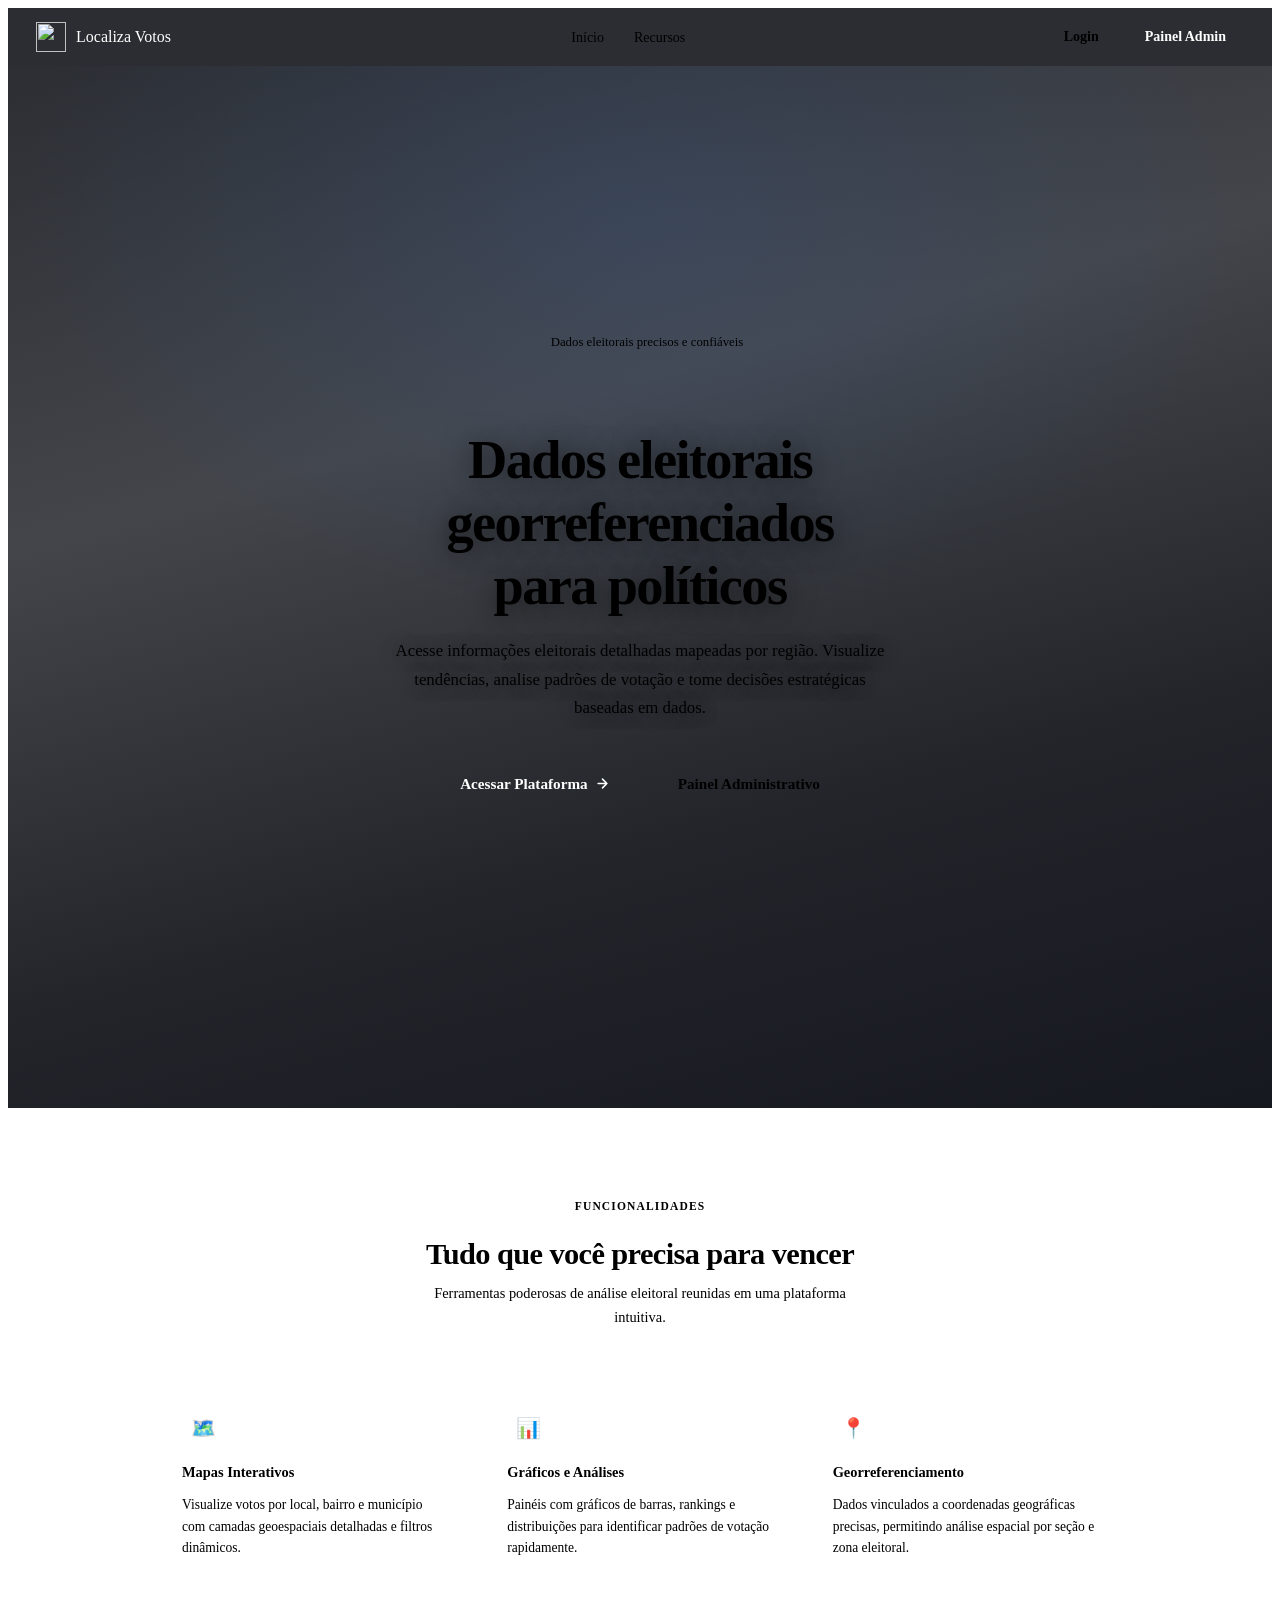
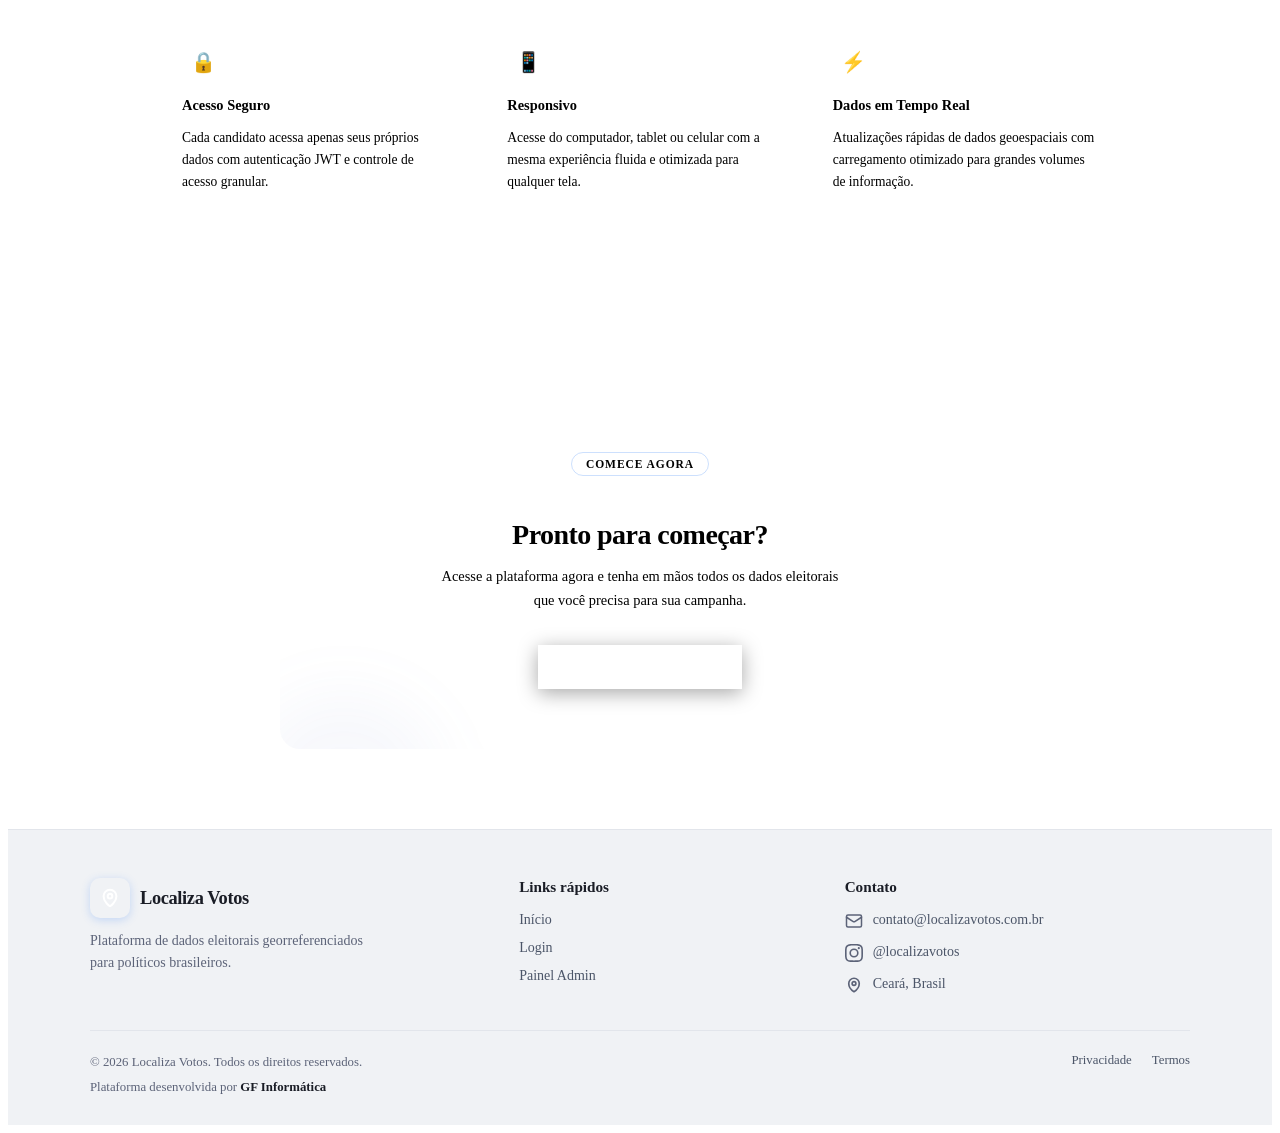
==== commit 29717d2c: "Navbar: restaura texto Localiza Votos em branco ao lado do logo" ====
--- a/app/frontend/index.html
+++ b/app/frontend/index.html
@@ -37,6 +37,16 @@
       gap: 10px;
       flex-shrink: 0;
       text-decoration: none;
+      color: #fff;
+    }
+
+    .lp-brand:hover {
+      color: #fff;
+      text-decoration: none;
+    }
+
+    .lp-brand .lv-nav-brand-text {
+      color: #fff;
     }
 
     .lp-nav-links {
@@ -598,12 +608,14 @@
       <img
         class="lv-brand-logo lv-brand-logo--nav"
         src="https://horizons-cdn.hostinger.com/4ad642f6-9e8a-4f55-a2f3-602507bdf4d1/3fd8bf3d6dc1507af72425d277be9015.jpg"
-        alt="Localiza Votos"
+        alt=""
         width="30"
         height="30"
         decoding="async"
         fetchpriority="high"
+        aria-hidden="true"
       />
+      <span class="lv-nav-brand-text">Localiza Votos</span>
     </a>
 
     <ul class="lp-nav-links">
